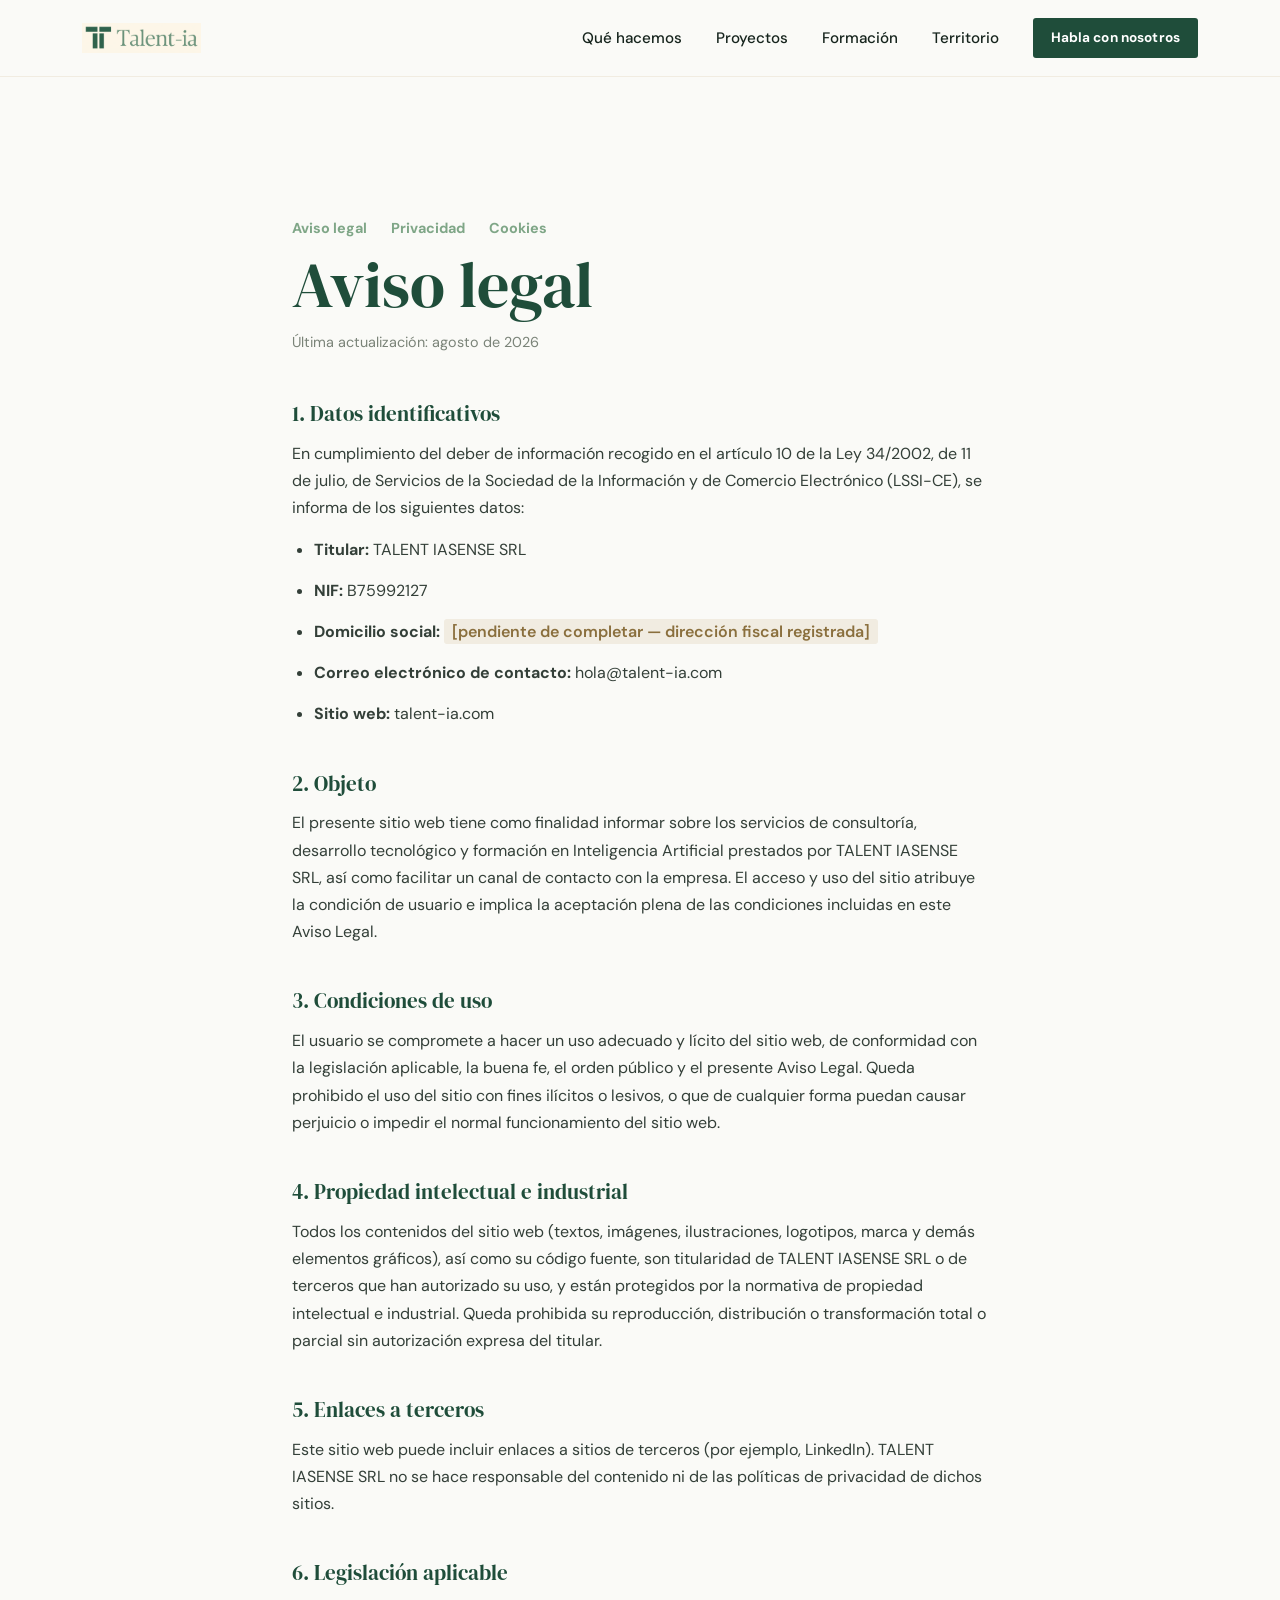
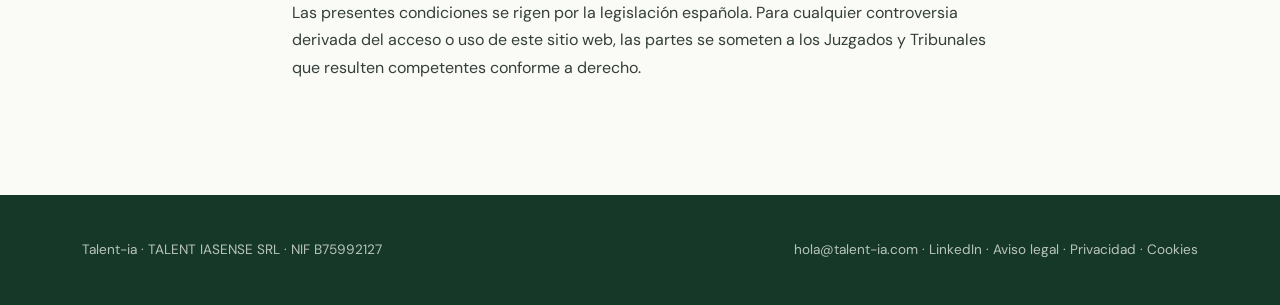
==== aviso-legal.html @ 6d42871d "Legal, SEO y metadatos: aviso legal, privacidad, cookies, favicon, Open Graph, sitemap" ====
<!DOCTYPE html>
<html lang="es">
<head>
<meta charset="UTF-8">
<meta name="viewport" content="width=device-width, initial-scale=1.0">
<title>Aviso Legal | Talent-ia</title>
<meta name="description" content="Aviso legal de Talent-ia (TALENT IASENSE SRL).">
<meta name="robots" content="noindex, follow">
<link rel="icon" href="favicon.png" type="image/png">
<link rel="preconnect" href="https://fonts.googleapis.com">
<link href="https://fonts.googleapis.com/css2?family=DM+Serif+Display:ital@0;1&family=DM+Sans:wght@400;500;700&display=swap" rel="stylesheet">
<link rel="stylesheet" href="style.css">
<style>
  .legal-wrap { max-width: 760px; margin: 0 auto; padding: 140px 32px 100px; }
  .legal-wrap h1 { margin-bottom: 8px; }
  .legal-wrap .updated { color: #7a8378; font-size: 0.9rem; margin-bottom: 48px; }
  .legal-wrap h2 { font-size: 1.3rem; margin: 44px 0 14px; }
  .legal-wrap p, .legal-wrap li { color: #333f38; font-size: 1rem; line-height: 1.7; margin-bottom: 14px; }
  .legal-wrap ul { padding-left: 22px; }
  .legal-wrap .placeholder { background: var(--stone-light); padding: 2px 8px; border-radius: 3px; color: #8a6f3d; font-weight: 600; }
  .legal-nav { display: flex; gap: 24px; margin-bottom: 8px; }
  .legal-nav a { font-size: 0.9rem; color: var(--sage); font-weight: 700; }
</style>
</head>
<body>

<header>
  <div class="wrap">
    <a href="index.html" class="logo"><img src="logo.png" alt="Talent-ia"></a>
    <nav>
      <a href="index.html#hacemos">Qué hacemos</a>
      <a href="index.html#proyectos">Proyectos</a>
      <a href="index.html#cursos">Formación</a>
      <a href="index.html#territorio">Territorio</a>
      <a href="index.html#contacto" class="btn btn-small">Habla con nosotros</a>
    </nav>
  </div>
</header>

<div class="legal-wrap">
  <div class="legal-nav">
    <a href="aviso-legal.html">Aviso legal</a>
    <a href="privacidad.html">Privacidad</a>
    <a href="cookies.html">Cookies</a>
  </div>
  <h1>Aviso legal</h1>
  <p class="updated">Última actualización: agosto de 2026</p>

  <h2>1. Datos identificativos</h2>
  <p>En cumplimiento del deber de información recogido en el artículo 10 de la Ley 34/2002, de 11 de julio, de Servicios de la Sociedad de la Información y de Comercio Electrónico (LSSI-CE), se informa de los siguientes datos:</p>
  <ul>
    <li><strong>Titular:</strong> TALENT IASENSE SRL</li>
    <li><strong>NIF:</strong> B75992127</li>
    <li><strong>Domicilio social:</strong> <span class="placeholder">[pendiente de completar — dirección fiscal registrada]</span></li>
    <li><strong>Correo electrónico de contacto:</strong> <a href="mailto:hola@talent-ia.com">hola@talent-ia.com</a></li>
    <li><strong>Sitio web:</strong> talent-ia.com</li>
  </ul>

  <h2>2. Objeto</h2>
  <p>El presente sitio web tiene como finalidad informar sobre los servicios de consultoría, desarrollo tecnológico y formación en Inteligencia Artificial prestados por TALENT IASENSE SRL, así como facilitar un canal de contacto con la empresa. El acceso y uso del sitio atribuye la condición de usuario e implica la aceptación plena de las condiciones incluidas en este Aviso Legal.</p>

  <h2>3. Condiciones de uso</h2>
  <p>El usuario se compromete a hacer un uso adecuado y lícito del sitio web, de conformidad con la legislación aplicable, la buena fe, el orden público y el presente Aviso Legal. Queda prohibido el uso del sitio con fines ilícitos o lesivos, o que de cualquier forma puedan causar perjuicio o impedir el normal funcionamiento del sitio web.</p>

  <h2>4. Propiedad intelectual e industrial</h2>
  <p>Todos los contenidos del sitio web (textos, imágenes, ilustraciones, logotipos, marca y demás elementos gráficos), así como su código fuente, son titularidad de TALENT IASENSE SRL o de terceros que han autorizado su uso, y están protegidos por la normativa de propiedad intelectual e industrial. Queda prohibida su reproducción, distribución o transformación total o parcial sin autorización expresa del titular.</p>

  <h2>5. Enlaces a terceros</h2>
  <p>Este sitio web puede incluir enlaces a sitios de terceros (por ejemplo, LinkedIn). TALENT IASENSE SRL no se hace responsable del contenido ni de las políticas de privacidad de dichos sitios.</p>

  <h2>6. Legislación aplicable</h2>
  <p>Las presentes condiciones se rigen por la legislación española. Para cualquier controversia derivada del acceso o uso de este sitio web, las partes se someten a los Juzgados y Tribunales que resulten competentes conforme a derecho.</p>
</div>

<footer>
  <div class="wrap">
    <div>Talent-ia · TALENT IASENSE SRL · NIF B75992127</div>
    <div><a href="mailto:hola@talent-ia.com">hola@talent-ia.com</a> · <a href="https://linkedin.com/company/talentia-ia" target="_blank" rel="noopener">LinkedIn</a> · <a href="aviso-legal.html">Aviso legal</a> · <a href="privacidad.html">Privacidad</a> · <a href="cookies.html">Cookies</a></div>
  </div>
</footer>

</body>
</html>
---- style.css ----
:root {
  --bg: #FAFAF7;
  --pine: #1F4D3A;
  --pine-dark: #163828;
  --sage: #7FA687;
  --sage-light: #E7EEE6;
  --stone: #C9BFA5;
  --stone-light: #F1ECE1;
  --ink: #16241D;
  --white: #FFFFFF;
  --max: 1180px;
}

* { box-sizing: border-box; margin: 0; padding: 0; }

html { scroll-behavior: smooth; }

body {
  background: var(--bg);
  color: var(--ink);
  font-family: 'DM Sans', -apple-system, sans-serif;
  font-size: 17px;
  line-height: 1.6;
}

h1, h2, h3 {
  font-family: 'DM Serif Display', serif;
  font-weight: 400;
  line-height: 1.15;
  color: var(--pine);
}

h1 { font-size: clamp(2.4rem, 5vw, 4rem); }
h2 { font-size: clamp(1.8rem, 3.5vw, 2.6rem); }
h3 { font-size: 1.3rem; }

a { color: inherit; text-decoration: none; }

.wrap { max-width: var(--max); margin: 0 auto; padding: 0 32px; }

.eyebrow {
  text-transform: uppercase;
  letter-spacing: 0.12em;
  font-size: 0.8rem;
  font-weight: 700;
  color: var(--sage);
  display: flex;
  align-items: center;
  gap: 10px;
  margin-bottom: 14px;
}
.eyebrow::before { content: ''; width: 28px; height: 2px; background: var(--sage); display: inline-block; }

/* Header */
header {
  position: sticky; top: 0; z-index: 50;
  background: rgba(250,250,247,0.92);
  backdrop-filter: blur(6px);
  border-bottom: 1px solid var(--stone-light);
}
header .wrap { display: flex; align-items: center; justify-content: space-between; height: 76px; }
header .logo { display: flex; align-items: center; gap: 10px; }
header .logo img { height: 30px; width: auto; }
nav { display: flex; gap: 34px; align-items: center; }
nav a { font-size: 0.95rem; font-weight: 500; color: var(--ink); }
nav a:hover { color: var(--pine); }
.btn {
  display: inline-block;
  background: var(--pine);
  color: var(--white) !important;
  padding: 12px 26px;
  border-radius: 3px;
  font-weight: 700;
  font-size: 0.92rem;
  letter-spacing: 0.01em;
  transition: background .2s ease;
  border: none;
  cursor: pointer;
}
.btn:hover { background: var(--pine-dark); }
.btn-outline {
  background: transparent;
  color: var(--white) !important;
  border: 1.5px solid rgba(255,255,255,0.7);
}
.btn-outline:hover { background: rgba(255,255,255,0.12); }
.btn-small { padding: 9px 18px; font-size: 0.85rem; }

/* Hero */
.hero {
  position: relative;
  min-height: 92vh;
  display: flex;
  align-items: flex-end;
  background: #0c1510;
}
.hero::after {
  content: '';
  position: absolute; inset: 0;
  background: linear-gradient(180deg, rgba(10,18,13,0.15) 0%, rgba(10,18,13,0.55) 55%, rgba(8,14,10,0.92) 100%);
}
.hero img.bg {
  position: absolute; inset: 0;
  width: 100%; height: 100%;
  object-fit: cover;
  object-position: 60% 70%;
}
.hero .wrap { position: relative; z-index: 2; padding-bottom: 88px; padding-top: 140px; }
.hero .eyebrow { color: var(--sage); }
.hero .eyebrow::before { background: var(--sage); }
.hero h1 { color: var(--white); max-width: 780px; }
.hero p.lede {
  color: rgba(255,255,255,0.88);
  font-size: 1.25rem;
  max-width: 520px;
  margin: 22px 0 34px;
}
.hero .ctas { display: flex; gap: 16px; flex-wrap: wrap; }

/* Sections general */
section { padding: 110px 0; }
section.tight { padding: 80px 0; }
.section-head { max-width: 640px; margin-bottom: 56px; }
.section-head p { color: #4A5750; font-size: 1.08rem; margin-top: 14px; }

/* Qué hacemos cards */
.cards3 {
  display: grid;
  grid-template-columns: repeat(3, 1fr);
  gap: 1px;
  background: var(--stone-light);
  border: 1px solid var(--stone-light);
}
.card3 {
  background: var(--white);
  padding: 44px 36px;
}
.card3 .mark {
  width: 40px; height: 40px;
  border: 1.5px solid var(--pine);
  border-radius: 50%;
  display: flex; align-items: center; justify-content: center;
  margin-bottom: 26px;
  font-family: 'DM Serif Display', serif;
  color: var(--pine);
  font-size: 1.1rem;
}
.card3 h3 { margin-bottom: 10px; }
.card3 p { color: #4A5750; font-size: 0.98rem; }

/* Proyectos */
.proyecto {
  display: grid;
  grid-template-columns: 1fr 1fr;
  gap: 70px;
  align-items: center;
  padding: 64px 0;
  border-bottom: 1px solid var(--stone-light);
}
.proyecto:last-child { border-bottom: none; }
.proyecto:nth-child(even) .media { order: 2; }
.proyecto .media {
  aspect-ratio: 4/3;
  border-radius: 4px;
  overflow: hidden;
  background: linear-gradient(135deg, var(--sage) 0%, var(--pine) 100%);
  display: flex; align-items: center; justify-content: center;
  position: relative;
}
.proyecto .media img { width: 100%; height: 100%; object-fit: cover; }
.proyecto .media .placeholder-mark {
  font-family: 'DM Serif Display', serif;
  color: rgba(255,255,255,0.85);
  font-size: 3.5rem;
}
.proyecto .tag {
  display: inline-block;
  background: var(--sage-light);
  color: var(--pine);
  font-size: 0.78rem;
  font-weight: 700;
  letter-spacing: 0.04em;
  text-transform: uppercase;
  padding: 5px 12px;
  border-radius: 100px;
  margin-bottom: 16px;
}
.proyecto h3 { font-size: 1.7rem; margin-bottom: 14px; }
.proyecto p { color: #4A5750; }

.defensa-line {
  margin-top: 40px;
  padding: 22px 28px;
  background: var(--stone-light);
  border-left: 3px solid var(--stone);
  font-size: 0.95rem;
  color: #5b5346;
  border-radius: 2px;
}

/* Cursos */
.cursos-grid {
  display: grid;
  grid-template-columns: repeat(auto-fit, minmax(320px, 1fr));
  gap: 28px;
}
.curso-card {
  background: var(--white);
  border: 1px solid var(--stone-light);
  border-radius: 6px;
  overflow: hidden;
  display: flex;
  flex-direction: column;
  transition: transform .2s ease, box-shadow .2s ease;
}
.curso-card:hover {
  transform: translateY(-4px);
  box-shadow: 0 16px 32px -12px rgba(22,36,29,0.18);
  border-color: transparent;
}
.curso-card .thumb {
  height: 120px;
  display: flex; align-items: center; justify-content: center;
  position: relative;
  overflow: hidden;
}
.curso-card .thumb::before {
  content: '';
  position: absolute; inset: 0;
  background: repeating-linear-gradient(135deg, rgba(255,255,255,0.07) 0 2px, transparent 2px 18px);
}
.curso-card .thumb svg { width: 40px; height: 40px; position: relative; z-index: 1; }
/* Colores oficiales de cada aplicación */
.curso-card.thumb-excel .thumb { background: #185C37; }
.curso-card.thumb-outlook .thumb { background: linear-gradient(135deg, #0078D4, #6264A7); }
.curso-card.thumb-office .thumb { background: linear-gradient(135deg, #2B579A, #D24726); }
.curso-card.thumb-claude .thumb { background: #CC785C; }
.curso-card.thumb-automate .thumb { background: linear-gradient(135deg, #0066FF, #0ADEC7); }
.curso-card.thumb-excel-claude .thumb { background: linear-gradient(135deg, #185C37, #CC785C); }
.curso-card .badge {
  position: absolute; top: 12px; right: 12px; z-index: 2;
  background: rgba(255,255,255,0.92);
  color: var(--pine);
  font-size: 0.68rem;
  font-weight: 700;
  text-transform: uppercase;
  letter-spacing: 0.03em;
  padding: 4px 9px;
  border-radius: 100px;
}
.curso-card .body { padding: 24px 26px 28px; flex: 1; display: flex; flex-direction: column; }
.curso-card .meta {
  font-size: 0.8rem;
  color: var(--sage);
  font-weight: 700;
  text-transform: uppercase;
  letter-spacing: 0.04em;
  margin-bottom: 10px;
  display: flex;
  align-items: center;
  gap: 8px;
}
.curso-card .meta .nivel {
  background: var(--sage-light);
  color: var(--pine);
  padding: 2px 8px;
  border-radius: 100px;
  font-size: 0.7rem;
}
.curso-card h3 { font-size: 1.15rem; margin-bottom: 10px; }
.curso-card p.desc { color: #4A5750; font-size: 0.92rem; flex: 1; margin-bottom: 20px; }
.curso-card .dirigido { font-size: 0.82rem; color: #7a8378; margin-bottom: 18px; }

/* Territorio */
.territorio {
  background: var(--pine);
  color: var(--white);
}
.territorio h2 { color: var(--white); }
.territorio .section-head p { color: rgba(255,255,255,0.8); }
.territorio-list {
  display: grid;
  grid-template-columns: repeat(2, 1fr);
  gap: 24px;
  margin-top: 20px;
}
.territorio-item {
  border-top: 1px solid rgba(255,255,255,0.2);
  padding-top: 18px;
}
.territorio-item strong { color: var(--sage); }
.territorio-item p { color: rgba(255,255,255,0.8); font-size: 0.95rem; margin-top: 6px; }
.territorio blockquote {
  margin-top: 60px;
  font-family: 'DM Serif Display', serif;
  font-size: 1.5rem;
  font-style: italic;
  max-width: 700px;
  color: var(--white);
  line-height: 1.4;
}
.territorio cite {
  display: block;
  margin-top: 18px;
  font-style: normal;
  font-size: 0.85rem;
  letter-spacing: 0.04em;
  text-transform: uppercase;
  color: var(--sage);
}

/* Contacto */
.contacto { text-align: left; }
.contacto .wrap { display: grid; grid-template-columns: 1.1fr 0.9fr; gap: 70px; align-items: start; }
.contacto-info p { color: #4A5750; margin-top: 16px; font-size: 1.05rem; max-width: 440px; }
.contacto-details { margin-top: 32px; }
.contacto-details div { margin-bottom: 14px; font-size: 0.98rem; }
.contacto-details span { color: var(--sage); font-weight: 700; display: block; font-size: 0.78rem; text-transform: uppercase; letter-spacing: 0.05em; margin-bottom: 3px; }
form.contact-form { display: flex; flex-direction: column; gap: 14px; }
form.contact-form input, form.contact-form textarea {
  border: 1px solid var(--stone);
  background: var(--white);
  padding: 13px 16px;
  border-radius: 3px;
  font-family: inherit;
  font-size: 0.95rem;
  color: var(--ink);
}
form.contact-form textarea { min-height: 110px; resize: vertical; }
form.contact-form input:focus, form.contact-form textarea:focus { outline: 2px solid var(--sage); border-color: var(--pine); }

footer {
  background: var(--pine-dark);
  color: rgba(255,255,255,0.7);
  padding: 44px 0;
  font-size: 0.85rem;
}
footer .wrap { display: flex; justify-content: space-between; align-items: center; flex-wrap: wrap; gap: 16px; }
footer a:hover { color: var(--white); }

@media (max-width: 860px) {
  .cards3 { grid-template-columns: 1fr; }
  .proyecto, .proyecto:nth-child(even) { grid-template-columns: 1fr; }
  .proyecto:nth-child(even) .media { order: 0; }
  .contacto .wrap { grid-template-columns: 1fr; }
  .territorio-list { grid-template-columns: 1fr; }
  nav { display: none; }
}
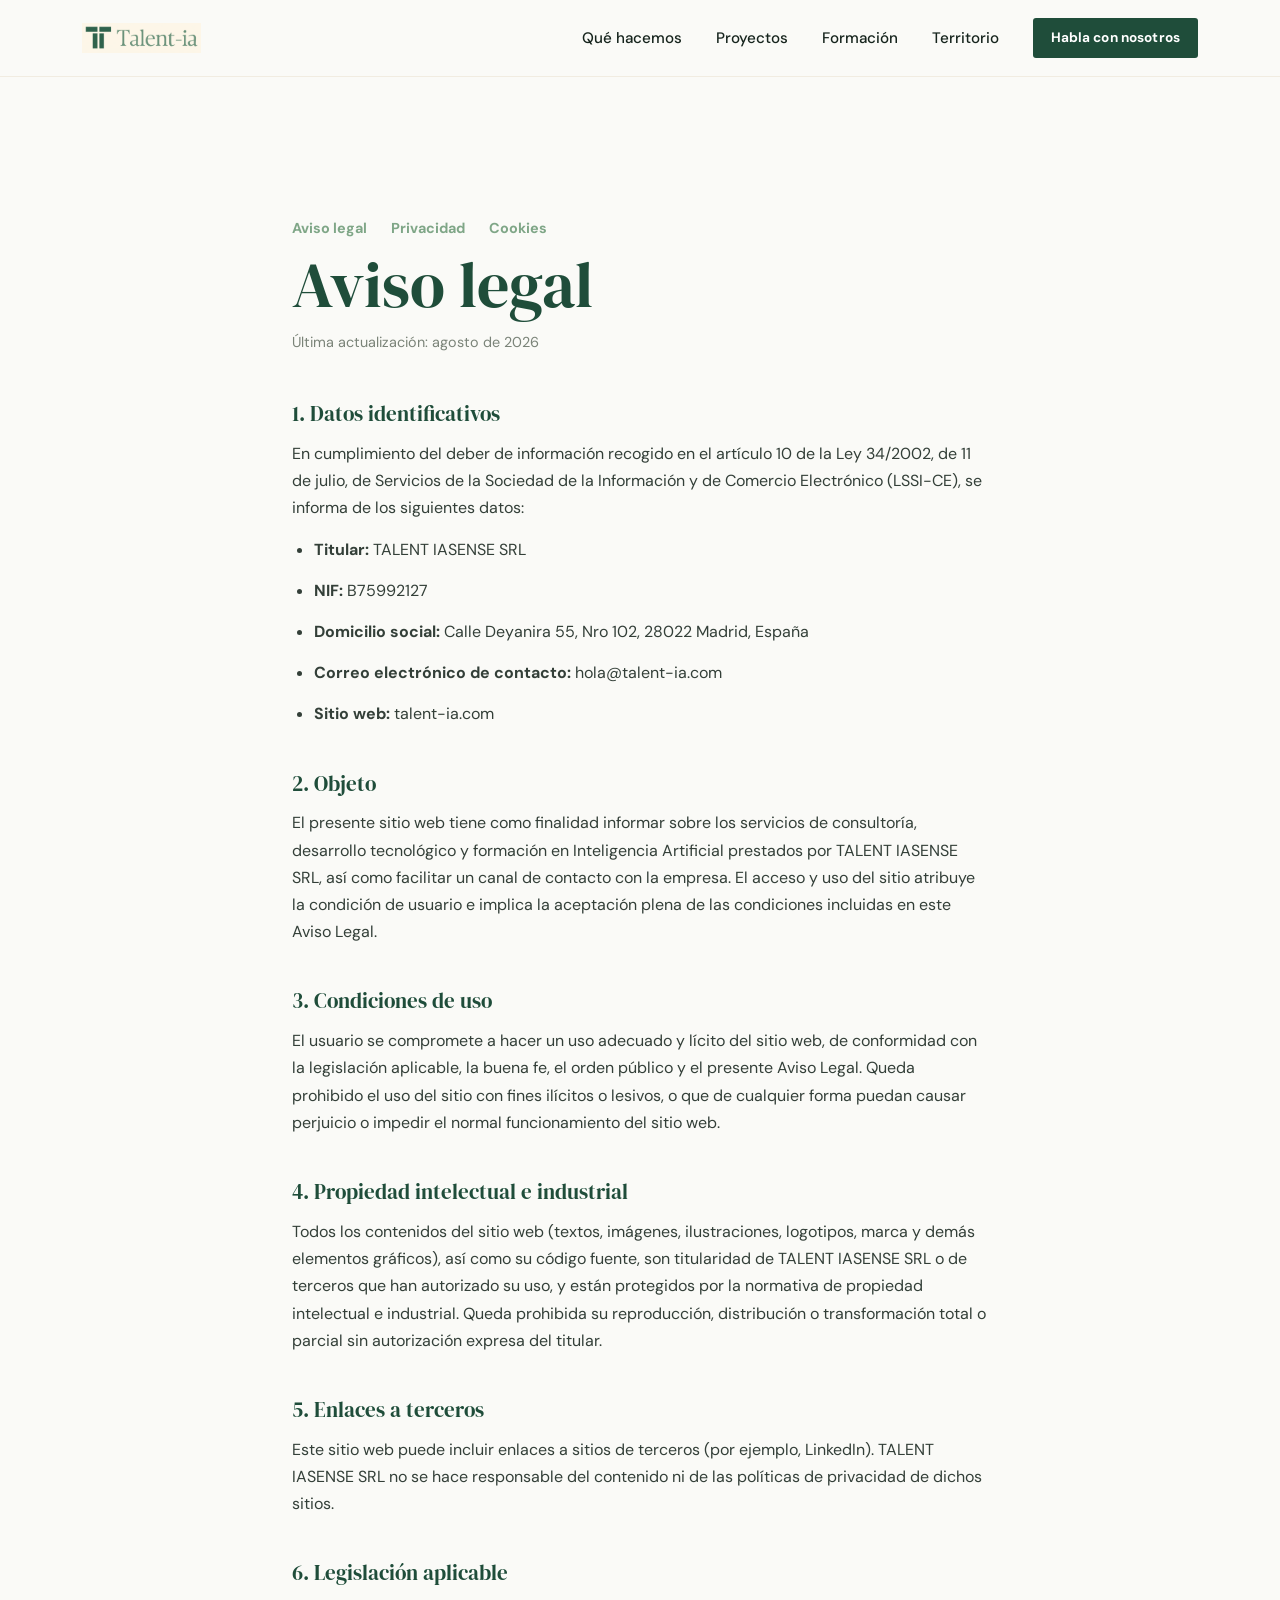
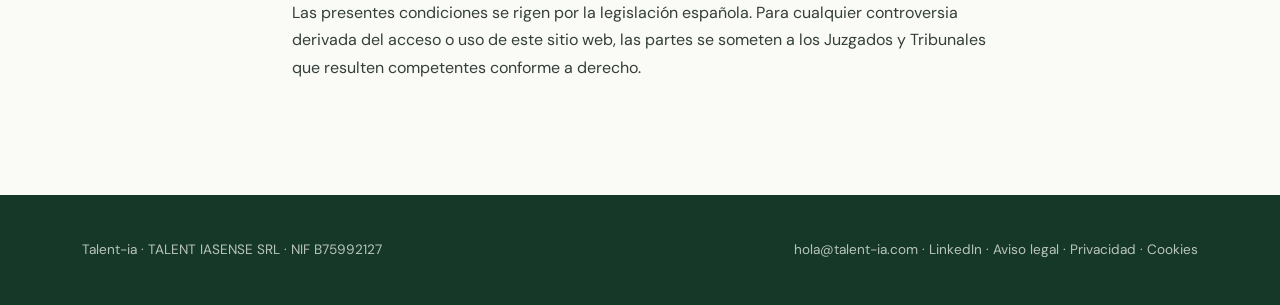
==== commit c4f958a3: "Completa domicilio fiscal en aviso legal y privacidad" ====
--- a/aviso-legal.html
+++ b/aviso-legal.html
@@ -51,7 +51,7 @@
   <ul>
     <li><strong>Titular:</strong> TALENT IASENSE SRL</li>
     <li><strong>NIF:</strong> B75992127</li>
-    <li><strong>Domicilio social:</strong> <span class="placeholder">[pendiente de completar — dirección fiscal registrada]</span></li>
+    <li><strong>Domicilio social:</strong> Calle Deyanira 55, Nro 102, 28022 Madrid, España</li>
     <li><strong>Correo electrónico de contacto:</strong> <a href="mailto:hola@talent-ia.com">hola@talent-ia.com</a></li>
     <li><strong>Sitio web:</strong> talent-ia.com</li>
   </ul>
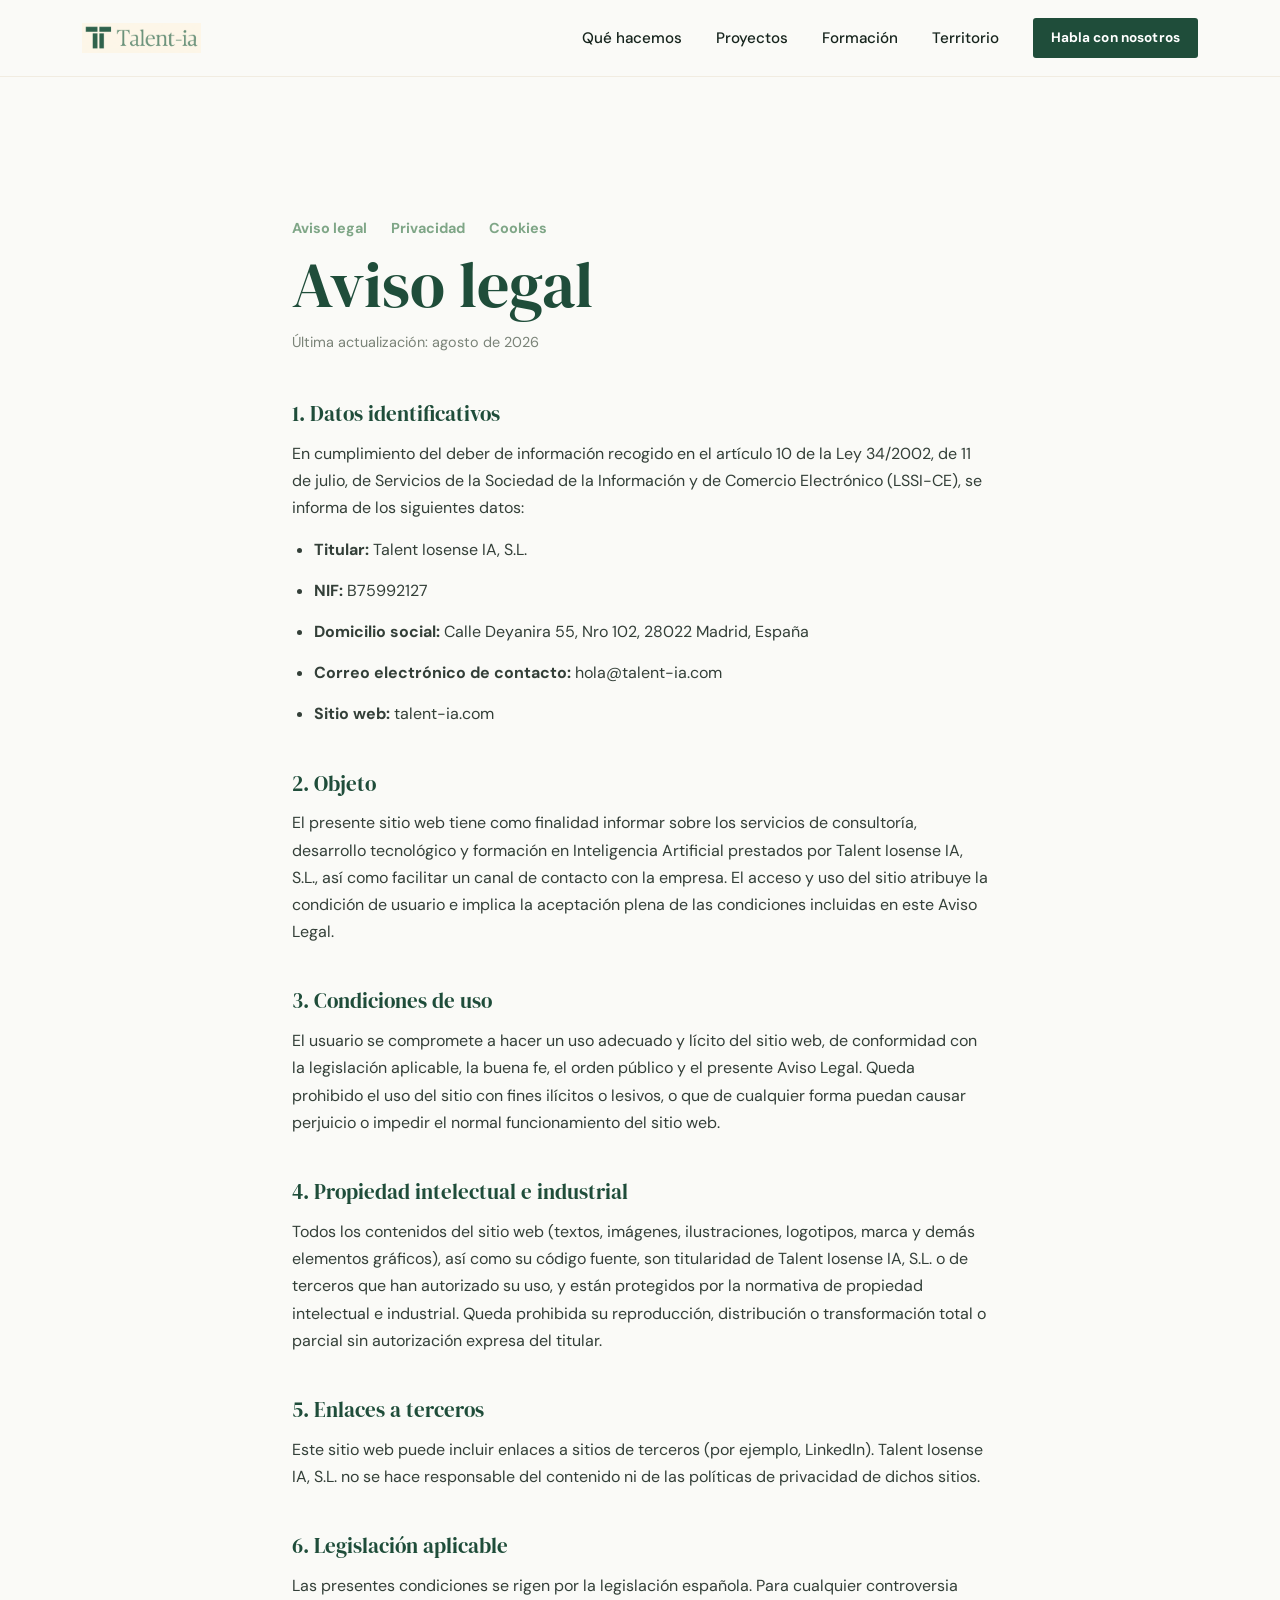
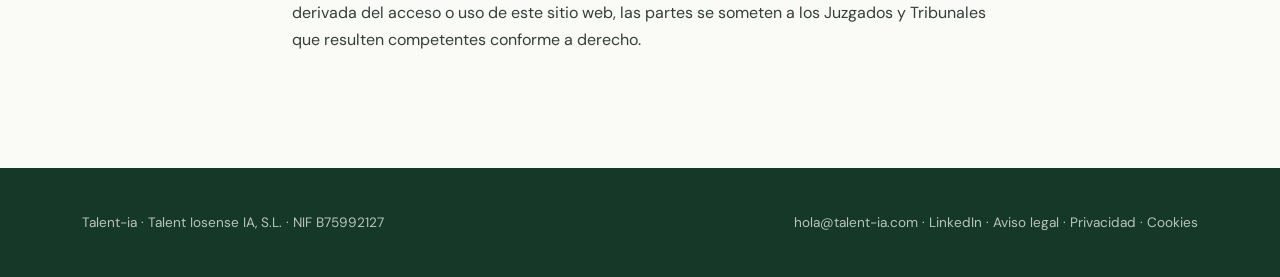
==== commit 32d75c0e: "Corrige razon social a Talent Iosense IA SL y anade canonica www" ====
--- a/aviso-legal.html
+++ b/aviso-legal.html
@@ -4,9 +4,9 @@
 <meta charset="UTF-8">
 <meta name="viewport" content="width=device-width, initial-scale=1.0">
 <title>Aviso Legal | Talent-ia</title>
-<meta name="description" content="Aviso legal de Talent-ia (TALENT IASENSE SRL).">
+<meta name="description" content="Aviso legal de Talent-ia (Talent Iosense IA, S.L.).">
 <meta name="robots" content="noindex, follow">
-<link rel="icon" href="favicon.png" type="image/png">
+<link rel="canonical" href="https://www.talent-ia.com/aviso-legal.html"><script>if(window.location.hostname==="talent-ia.com"){window.location.replace("https://www.talent-ia.com"+window.location.pathname+window.location.search);}</script><link rel="icon" href="favicon.png" type="image/png">
 <link rel="preconnect" href="https://fonts.googleapis.com">
 <link href="https://fonts.googleapis.com/css2?family=DM+Serif+Display:ital@0;1&family=DM+Sans:wght@400;500;700&display=swap" rel="stylesheet">
 <link rel="stylesheet" href="style.css">
@@ -49,7 +49,7 @@
   <h2>1. Datos identificativos</h2>
   <p>En cumplimiento del deber de información recogido en el artículo 10 de la Ley 34/2002, de 11 de julio, de Servicios de la Sociedad de la Información y de Comercio Electrónico (LSSI-CE), se informa de los siguientes datos:</p>
   <ul>
-    <li><strong>Titular:</strong> TALENT IASENSE SRL</li>
+    <li><strong>Titular:</strong> Talent Iosense IA, S.L.</li>
     <li><strong>NIF:</strong> B75992127</li>
     <li><strong>Domicilio social:</strong> Calle Deyanira 55, Nro 102, 28022 Madrid, España</li>
     <li><strong>Correo electrónico de contacto:</strong> <a href="mailto:hola@talent-ia.com">hola@talent-ia.com</a></li>
@@ -57,16 +57,16 @@
   </ul>
 
   <h2>2. Objeto</h2>
-  <p>El presente sitio web tiene como finalidad informar sobre los servicios de consultoría, desarrollo tecnológico y formación en Inteligencia Artificial prestados por TALENT IASENSE SRL, así como facilitar un canal de contacto con la empresa. El acceso y uso del sitio atribuye la condición de usuario e implica la aceptación plena de las condiciones incluidas en este Aviso Legal.</p>
+  <p>El presente sitio web tiene como finalidad informar sobre los servicios de consultoría, desarrollo tecnológico y formación en Inteligencia Artificial prestados por Talent Iosense IA, S.L., así como facilitar un canal de contacto con la empresa. El acceso y uso del sitio atribuye la condición de usuario e implica la aceptación plena de las condiciones incluidas en este Aviso Legal.</p>
 
   <h2>3. Condiciones de uso</h2>
   <p>El usuario se compromete a hacer un uso adecuado y lícito del sitio web, de conformidad con la legislación aplicable, la buena fe, el orden público y el presente Aviso Legal. Queda prohibido el uso del sitio con fines ilícitos o lesivos, o que de cualquier forma puedan causar perjuicio o impedir el normal funcionamiento del sitio web.</p>
 
   <h2>4. Propiedad intelectual e industrial</h2>
-  <p>Todos los contenidos del sitio web (textos, imágenes, ilustraciones, logotipos, marca y demás elementos gráficos), así como su código fuente, son titularidad de TALENT IASENSE SRL o de terceros que han autorizado su uso, y están protegidos por la normativa de propiedad intelectual e industrial. Queda prohibida su reproducción, distribución o transformación total o parcial sin autorización expresa del titular.</p>
+  <p>Todos los contenidos del sitio web (textos, imágenes, ilustraciones, logotipos, marca y demás elementos gráficos), así como su código fuente, son titularidad de Talent Iosense IA, S.L. o de terceros que han autorizado su uso, y están protegidos por la normativa de propiedad intelectual e industrial. Queda prohibida su reproducción, distribución o transformación total o parcial sin autorización expresa del titular.</p>
 
   <h2>5. Enlaces a terceros</h2>
-  <p>Este sitio web puede incluir enlaces a sitios de terceros (por ejemplo, LinkedIn). TALENT IASENSE SRL no se hace responsable del contenido ni de las políticas de privacidad de dichos sitios.</p>
+  <p>Este sitio web puede incluir enlaces a sitios de terceros (por ejemplo, LinkedIn). Talent Iosense IA, S.L. no se hace responsable del contenido ni de las políticas de privacidad de dichos sitios.</p>
 
   <h2>6. Legislación aplicable</h2>
   <p>Las presentes condiciones se rigen por la legislación española. Para cualquier controversia derivada del acceso o uso de este sitio web, las partes se someten a los Juzgados y Tribunales que resulten competentes conforme a derecho.</p>
@@ -74,7 +74,7 @@
 
 <footer>
   <div class="wrap">
-    <div>Talent-ia · TALENT IASENSE SRL · NIF B75992127</div>
+    <div>Talent-ia · Talent Iosense IA, S.L. · NIF B75992127</div>
     <div><a href="mailto:hola@talent-ia.com">hola@talent-ia.com</a> · <a href="https://linkedin.com/company/talentia-ia" target="_blank" rel="noopener">LinkedIn</a> · <a href="aviso-legal.html">Aviso legal</a> · <a href="privacidad.html">Privacidad</a> · <a href="cookies.html">Cookies</a></div>
   </div>
 </footer>
